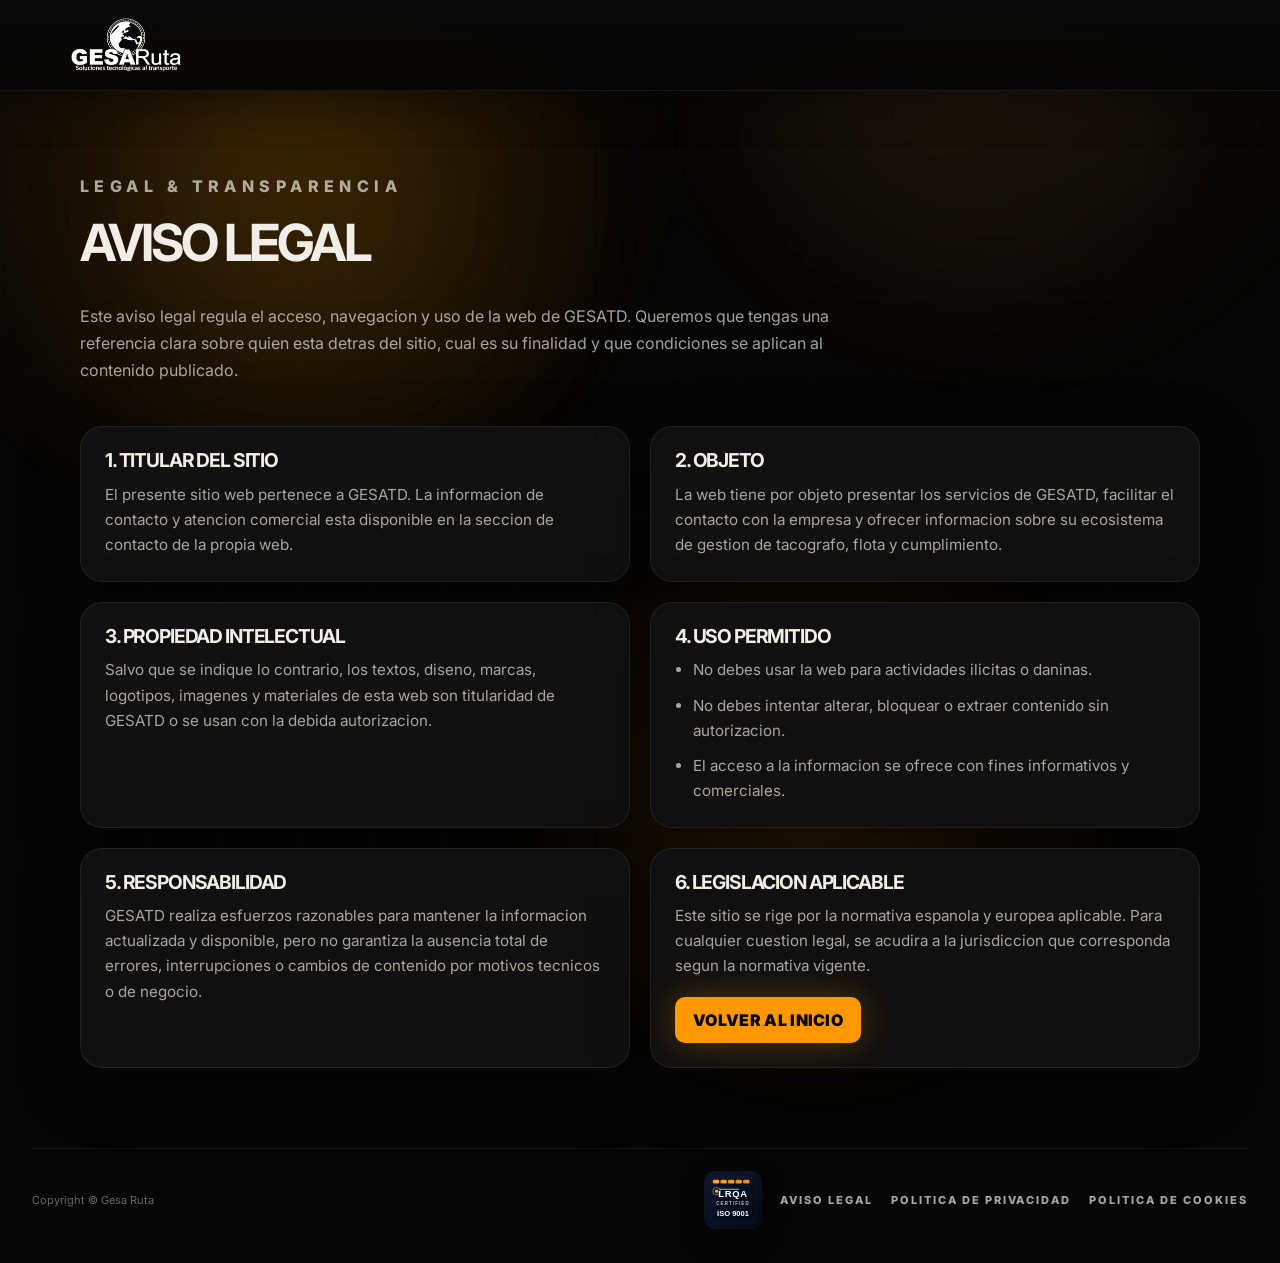
==== aviso-legal.html @ 1fe470f9 "feat: add legal pages and clean text encoding" ====
<!DOCTYPE html>
<html lang="es">
  <head>
    <meta charset="UTF-8" />
    <meta name="viewport" content="width=device-width, initial-scale=1.0" />
    <title>Aviso legal - GESATD</title>
    <link rel="icon" type="image/png" href="gesaruta-blanco.png?v=3" />
    <link rel="apple-touch-icon" href="gesaruta-blanco.png?v=3" />
    <link rel="preconnect" href="https://fonts.googleapis.com" />
    <link rel="preconnect" href="https://fonts.gstatic.com" crossorigin />
    <link href="https://fonts.googleapis.com/css2?family=Inter:wght@400;500;600;700;800;900&display=swap" rel="stylesheet" />
    <link rel="stylesheet" href="styles.css?v=contact-8" />
  </head>
  <body class="policy-page">
    <div class="backdrop-grid"></div>
    <div class="backdrop-noise"></div>

    <header class="topbar">
      <div class="brand">
        <a href="index.html" aria-label="Volver al inicio">
          <img class="brand-logo-full" src="gesaruta-blanco.png?v=3" alt="GesaRuta" />
        </a>
      </div>
    </header>

    <main class="policy-main">
      <section class="policy-hero">
        <p class="policy-eyebrow">Legal & transparencia</p>
        <h1>Aviso legal</h1>
        <p>
          Este aviso legal regula el acceso, navegacion y uso de la web de GESATD. Queremos que tengas una referencia
          clara sobre quien esta detras del sitio, cual es su finalidad y que condiciones se aplican al contenido publicado.
        </p>
      </section>

      <div class="policy-grid">
        <article class="policy-card">
          <h2>1. Titular del sitio</h2>
          <p>
            El presente sitio web pertenece a GESATD. La informacion de contacto y atencion comercial esta disponible
            en la seccion de contacto de la propia web.
          </p>
        </article>

        <article class="policy-card">
          <h2>2. Objeto</h2>
          <p>
            La web tiene por objeto presentar los servicios de GESATD, facilitar el contacto con la empresa y ofrecer
            informacion sobre su ecosistema de gestion de tacografo, flota y cumplimiento.
          </p>
        </article>

        <article class="policy-card">
          <h2>3. Propiedad intelectual</h2>
          <p>
            Salvo que se indique lo contrario, los textos, diseno, marcas, logotipos, imagenes y materiales de esta web
            son titularidad de GESATD o se usan con la debida autorizacion.
          </p>
        </article>

        <article class="policy-card">
          <h2>4. Uso permitido</h2>
          <ul class="policy-list">
            <li>No debes usar la web para actividades ilicitas o daninas.</li>
            <li>No debes intentar alterar, bloquear o extraer contenido sin autorizacion.</li>
            <li>El acceso a la informacion se ofrece con fines informativos y comerciales.</li>
          </ul>
        </article>

        <article class="policy-card">
          <h2>5. Responsabilidad</h2>
          <p>
            GESATD realiza esfuerzos razonables para mantener la informacion actualizada y disponible, pero no garantiza
            la ausencia total de errores, interrupciones o cambios de contenido por motivos tecnicos o de negocio.
          </p>
        </article>

        <article class="policy-card">
          <h2>6. Legislacion aplicable</h2>
          <p>
            Este sitio se rige por la normativa espanola y europea aplicable. Para cualquier cuestion legal, se acudira
            a la jurisdiccion que corresponda segun la normativa vigente.
          </p>
          <a class="cta policy-back" href="index.html">Volver al inicio</a>
        </article>
      </div>
    </main>

    <footer class="footer">
      <span>Copyright &copy; Gesa Ruta</span>
      <div class="footer-group">
        <img class="footer-seal-image" src="iso-9001-lrqa-badge.svg" alt="ISO 9001 LRQA Certified" />
        <a class="footer-link" href="aviso-legal.html">Aviso legal</a>
        <a class="footer-link" href="privacidad.html">Politica de privacidad</a>
        <a class="footer-link" href="cookies.html">Politica de cookies</a>
      </div>
    </footer>
  </body>
</html>
---- styles.css ----
:root {
  --bg: #050505;
  --panel: rgba(17, 17, 17, 0.96);
  --panel-soft: rgba(22, 22, 22, 0.9);
  --text: #f1ede7;
  --muted: rgba(241, 237, 231, 0.68);
  --accent: #ff9800;
  --accent-soft: rgba(255, 152, 0, 0.14);
  --red: #a72b2b;
  --amber: #6d4308;
  --line: rgba(255, 152, 0, 0.16);
}

* { box-sizing: border-box; }
html { scroll-behavior: smooth; }
body {
  margin: 0;
  font-family: "Inter", sans-serif;
  background: radial-gradient(circle at top, rgba(255, 152, 0, 0.08), transparent 34%), var(--bg);
  color: var(--text);
  overflow-x: hidden;
}
a { color: inherit; text-decoration: none; }

body::before,
body::after {
  content: "";
  position: fixed;
  inset: -20vmax;
  pointer-events: none;
  z-index: -1;
  background:
    radial-gradient(circle at 30% 30%, rgba(255, 152, 0, 0.16), transparent 24%),
    radial-gradient(circle at 70% 20%, rgba(255, 180, 90, 0.08), transparent 22%),
    radial-gradient(circle at 60% 75%, rgba(255, 152, 0, 0.1), transparent 20%);
  filter: blur(24px);
  animation: driftGlow 18s ease-in-out infinite alternate;
}
body::after {
  inset: -10vmax;
  opacity: 0.45;
  animation-duration: 26s;
  animation-direction: alternate-reverse;
}

.backdrop-grid, .backdrop-noise { position: fixed; inset: 0; pointer-events: none; }
.backdrop-grid {
  background-image: linear-gradient(rgba(255,255,255,0.03) 1px, transparent 1px), linear-gradient(90deg, rgba(255,255,255,0.03) 1px, transparent 1px);
  background-size: 74px 74px;
  opacity: 0.35;
  animation: gridMove 36s linear infinite;
}
.backdrop-noise {
  opacity: 0.06;
  background-image: radial-gradient(circle, #fff 1px, transparent 1px);
  background-size: 16px 16px;
  animation: noiseDrift 12s steps(6) infinite;
}

.section, .footer { width: min(1500px, calc(100% - 64px)); margin: 0 auto; }
.topbar {
  width: 100%;
  display: flex;
  justify-content: space-between;
  align-items: center;
  padding: 18px clamp(24px, 3vw, 48px); position: sticky; top: 0; z-index: 20;
  background: linear-gradient(180deg, rgba(10,10,10,0.98), rgba(5,5,5,0.88));
  backdrop-filter: blur(10px);
  border-bottom: 1px solid rgba(255,255,255,0.06);
  border-radius: 0;
  box-shadow: 0 12px 40px rgba(0, 0, 0, 0.35);
  gap: 24px;
}
.brand, .hero-actions, .security-row, .contact-cols, .progress-steps { display: flex; align-items: center; gap: 18px; }
.header-actions,
.top-actions {
  display: flex;
  align-items: center;
  gap: 18px;
}
.brand-logo-full {
  width: 180px !important;
  max-width: 180px !important;
  max-height: 54px !important;
  height: auto;
  display: block;
  object-fit: contain;
  flex: none;
}
.brand-name { font-weight: 900; font-size: 1.15rem; letter-spacing: 0.02em; line-height: 1; }
.nav,
.top-actions,
.nav a,
.link-muted {
  display: none;
}
.header-contact-btn {
  display: inline-flex;
  align-items: center;
  justify-content: center;
  min-height: 42px;
  padding: 0 18px;
  border-radius: 999px;
  border: 1px solid rgba(255,152,0,.22);
  background: rgba(255,152,0,.08);
  color: #fff;
  font-weight: 800;
  letter-spacing: .04em;
  text-transform: uppercase;
  box-shadow: inset 0 1px 0 rgba(255,255,255,.04);
}
.header-contact-btn:hover {
  border-color: rgba(255,152,0,.34);
  background: rgba(255,152,0,.12);
  color: var(--accent);
}

.section { padding: 70px 0; }
.section[id] { scroll-margin-top: 110px; }
.hero { min-height: 84vh; display: grid; grid-template-columns: 1.05fr 0.95fr; gap: 44px; align-items: center; }
.eyebrow {
  display: inline-block; color: var(--accent); text-transform: uppercase; letter-spacing: 0.35em;
  font-size: 10px; font-weight: 800; margin-bottom: 16px;
}
.center { text-align: center; }
h1, h2, h3, p { margin: 0; }
h1 {
  font-size: clamp(3rem, 5.8vw, 5.8rem); line-height: 0.9; letter-spacing: -0.07em;
  text-transform: uppercase; margin-bottom: 18px;
}
h2 {
  font-size: clamp(1.8rem, 3vw, 3.4rem); line-height: 0.96; letter-spacing: -0.06em; text-transform: uppercase;
}
h3 { font-size: 1.05rem; }
.block { display: block; }
.accent { color: var(--accent); font-style: italic; }
.lead, .section-title p, .geo-copy p, .download-card p, .final-cta p, .contact-brand p, .hardware-card p, .side-panel p, .wide-panel p, .metric p, .alert-card p, .report-body p {
  color: var(--muted); line-height: 1.65; font-size: 0.92rem;
}
.lead {
  max-width: 620px;
  font-size: 1.2rem;
  line-height: 1.55;
}

.cta, .ghost {
  min-height: 46px; padding: 0 18px; border-radius: 10px; display: inline-flex; align-items: center; justify-content: center;
  text-transform: uppercase; font-weight: 900; letter-spacing: 0.02em; transition: transform .2s ease, box-shadow .2s ease, border-color .2s ease;
}
.cta { background: var(--accent); color: #070707; box-shadow: 0 0 34px rgba(255,152,0,0.28); }
.ghost { border: 1px solid rgba(255,255,255,0.12); background: rgba(255,255,255,0.02); }
.cta:hover, .ghost:hover { transform: translateY(-2px); }

.hero-actions {
  gap: 18px;
  margin-top: 34px;
}
.hero-cta, .hero-ghost {
  min-height: 60px;
  padding: 0 28px;
  border-radius: 6px;
  min-width: 285px;
  justify-content: space-between;
  gap: 16px;
}
.hero-cta {
  font-size: 0.95rem;
  box-shadow: 0 0 30px rgba(255, 152, 0, 0.22);
}
.hero-ghost {
  font-size: 0.92rem;
  border-color: rgba(255,255,255,0.16);
  background: rgba(255,255,255,0.03);
}
.cta-icon, .ghost-icon {
  display: inline-flex;
  align-items: center;
  justify-content: center;
  flex: none;
}
.cta-icon { font-size: 1rem; }
.ghost-icon {
  width: 18px;
  height: 18px;
  opacity: 0.95;
}
.hero-cta .cta-icon {
  width: 16px;
  height: 16px;
  color: #0a0a0a;
}
.hero-ghost .ghost-icon {
  color: rgba(255,255,255,0.88);
}

.hero-side { display: grid; gap: 24px; }
.hero-copy { padding-top: 12px; }
.status-card, .dashboard-card, .wide-panel, .side-panel, .report-card, .geo-card, .download-card, .hardware-card, .alert-card {
  background: var(--panel); border: 1px solid rgba(255,255,255,0.08); border-radius: 22px;
  box-shadow: 0 18px 60px rgba(0,0,0,0.38);
}
.status-card { padding: 22px; width: 72%; justify-self: end; border-left: 4px solid var(--accent); }
.mini-label { color: var(--accent); text-transform: uppercase; letter-spacing: .18em; font-size: 10px; font-weight: 800; }
.status-value { font-size: clamp(2rem, 3vw, 2.8rem); font-weight: 900; margin: 10px 0 4px; }
.mini-copy { color: var(--muted); margin-bottom: 16px; }
.progress-steps { gap: 6px; }
.progress-steps span { display: block; height: 5px; border-radius: 999px; background: rgba(255, 152, 0, 0.5); flex: 1; }
.progress-steps span:last-child { background: rgba(255, 152, 0, 0.18); }
.progress-steps span:nth-child(1) { animation: pulseBar 1.8s ease-in-out infinite; }
.progress-steps span:nth-child(2) { animation: pulseBar 1.8s ease-in-out infinite 0.18s; }
.progress-steps span:nth-child(3) { animation: pulseBar 1.8s ease-in-out infinite 0.36s; }
.progress-steps span:nth-child(4) { animation: pulseBar 1.8s ease-in-out infinite 0.54s; }
.dashboard-card { padding: 20px; width: 100%; }
.card-head, .download-head, .risk-head { display: flex; justify-content: space-between; align-items: center; }
.card-head h3 { margin-top: 8px; font-size: 1.25rem; letter-spacing: -0.04em; font-weight: 900; }
.card-head .mini-label { margin-bottom: 2px; font-size: 11px; }
.live, .tag {
  background: rgba(255,152,0,0.16); color: var(--accent); padding: 6px 10px; border-radius: 4px;
  text-transform: uppercase; font-size: 12px; font-weight: 900;
}
.graph-frame {
  margin-top: 24px;
  min-height: 220px;
  background:
    radial-gradient(circle at 50% 48%, rgba(255, 152, 0, 0.035), transparent 42%),
    #090909;
  border-radius: 12px;
  border: 1px solid rgba(255,255,255,0.05);
  position: relative;
  overflow: hidden;
  padding: 20px 18px 18px;
}
.graph-grid {
  position: absolute;
  inset: 0;
  background:
    linear-gradient(transparent 49%, rgba(255, 152, 0, 0.04) 50%, transparent 51%),
    linear-gradient(90deg, transparent 49%, rgba(255, 152, 0, 0.03) 50%, transparent 51%);
  background-size: 100% 52px, 72px 100%;
  opacity: 0.12;
  animation: gridFloat 16s linear infinite;
}
.graph-wave {
  position: absolute;
  left: 8%;
  right: 8%;
  top: 34%;
  width: 84%;
  height: 120px;
  overflow: visible;
  animation: waveDrift 5.8s ease-in-out infinite;
}
.graph-wave path {
  fill: none;
  stroke: var(--accent);
  stroke-width: 2.2;
  stroke-linecap: round;
  stroke-linejoin: round;
  filter: drop-shadow(0 0 8px rgba(255, 152, 0, 0.45));
}
.graph-point {
  fill: var(--accent);
  filter: drop-shadow(0 0 24px rgba(255, 152, 0, 0.95));
  animation: beat 2.8s ease-in-out infinite;
  transform-box: fill-box;
  transform-origin: center;
}
.graph-footer {
  position: absolute;
  left: 16px;
  right: 16px;
  bottom: 12px;
  display: flex;
  justify-content: space-between;
  text-transform: uppercase;
  font-size: 10px;
  color: rgba(255,255,255,0.74);
  font-weight: 800;
}
.graph-frame::before {
  content: "";
  position: absolute;
  inset: 18px;
  border-radius: 10px;
  background: linear-gradient(90deg, transparent, rgba(255, 152, 0, 0.08), transparent);
  transform: translateX(-120%);
  animation: sweep 7s ease-in-out infinite;
}
.graph-footer span:first-child { color: #d9b79b; }
.graph-footer span:last-child { color: var(--accent); }

.section-title { margin-bottom: 28px; }
.section-title p { max-width: 880px; margin: 20px auto 0; letter-spacing: 0.22em; text-transform: uppercase; font-size: 12px; color: #d1b299; }
.section-title h2 span:first-child, .final-cta h2 span:first-child { color: #f0ece8; }

.split-layout, .two-col, .geo-split, .hardware-grid { display: grid; gap: 28px; }
.split-layout { grid-template-columns: 1.4fr 0.72fr; align-items: stretch; }
.wide-panel { padding: 26px; }
.panel-copy p { color: #d3bdad; margin-top: 10px; }
.metrics-row { margin-top: 28px; display: grid; grid-template-columns: repeat(3, 1fr); gap: 20px; }
.metric span { color: #d8c8ba; text-transform: uppercase; font-size: 10px; font-weight: 800; letter-spacing: .08em; }
.metric strong { display: block; margin: 8px 0 8px; font-size: 0.95rem; text-transform: uppercase; }
.ok { color: var(--accent); } .bad { color: #ef4444; } .warn { color: #ffb347; }
.bar-chart { margin-top: 30px; height: 180px; display: grid; grid-template-columns: repeat(7, 1fr); align-items: end; gap: 10px; }
.bar-chart span { display: block; height: 36%; background: #4d2d08; }
.bar-chart .peak { height: 78%; background: var(--accent); box-shadow: 0 0 24px rgba(255,152,0,0.7); }
.bar-chart span { animation: barRise 2.6s ease-in-out infinite alternate; transform-origin: bottom; }
.bar-chart span:nth-child(1) { animation-delay: 0s; }
.bar-chart span:nth-child(2) { animation-delay: 0.1s; }
.bar-chart span:nth-child(3) { animation-delay: 0.2s; }
.bar-chart span:nth-child(4) { animation-delay: 0.3s; }
.bar-chart span:nth-child(5) { animation-delay: 0.4s; }
.bar-chart span:nth-child(6) { animation-delay: 0.5s; }
.bar-chart span:nth-child(7) { animation-delay: 0.6s; }
.side-panel { padding: 24px; border-left: 4px solid var(--accent); display: flex; flex-direction: column; gap: 16px; }
.side-icon, .download-icon {
  width: 48px; height: 48px; display: grid; place-items: center; border-radius: 14px; border: 1px solid rgba(255,152,0,0.3); color: var(--accent); font-size: 1.1rem;
  background: rgba(255,152,0,0.08);
}
.side-panel ul { list-style: none; padding: 0; margin: 0; display: grid; gap: 16px; }
.side-panel li { font-weight: 800; text-transform: uppercase; font-size: 11px; letter-spacing: .06em; }
.block-button { width: 100%; margin-top: auto; }

.compliance { padding-top: 30px; }
.two-col { grid-template-columns: 1fr 0.84fr; }
.left-stack { display: grid; gap: 24px; }
.left-stack h2 { margin-bottom: 6px; }
.alert-card { padding: 22px; display: flex; gap: 18px; align-items: flex-start; }
.alert-card.red { border-color: rgba(167,43,43,.65); background: rgba(50,10,10,.82); }
.alert-card.amber { border-color: rgba(109,67,8,.85); background: rgba(35,21,7,.82); }
.alert-card.gray { border-color: rgba(255,255,255,.14); background: rgba(26,26,26,.92); }
.alert-ico {
  width: 46px; height: 46px; border-radius: 4px; display: grid; place-items: center; font-weight: 900;
  background: rgba(255,255,255,0.03); color: #ff9800; flex: none;
  padding: 7px;
  box-sizing: border-box;
}
.report-card { padding: 28px; border-radius: 24px; }
.report-head { padding-bottom: 20px; border-bottom: 1px solid rgba(255,255,255,.08); text-transform: uppercase; letter-spacing: .1em; color: var(--accent); font-size: 12px; font-weight: 900; }
.report-body { padding: 24px 0; }
.report-body h3 { margin: 14px 0 12px; font-size: 1.5rem; }
.issue-box { background: rgba(120,30,30,.28); border: 1px solid rgba(167,43,43,.65); border-radius: 8px; padding: 16px; }
.issue-box strong { display: block; text-transform: uppercase; font-size: 12px; letter-spacing: .08em; margin-bottom: 8px; color: #f3c0c0; }
.risk { border-top: 1px solid rgba(255,255,255,.08); padding-top: 20px; }
.risk-head { text-transform: uppercase; font-size: 12px; font-weight: 900; }
.risk-head strong { color: #ff4d4d; }
.risk-bar, .download-bar { margin-top: 12px; height: 10px; background: rgba(255,255,255,.08); border-radius: 999px; overflow: hidden; }
.risk-bar span, .download-bar span { display: block; height: 100%; border-radius: 999px; background: linear-gradient(90deg, #ff9800, #ef4444); width: 92%; }
.download-bar span {
  width: 0;
  background: linear-gradient(90deg, #ff9800, #ffc35a);
  box-shadow: 0 0 16px rgba(255, 152, 0, .48);
  transition: width 90ms linear;
}

.geo-split { grid-template-columns: 1fr 1fr; align-items: stretch; }
.geo-card, .download-card {
  padding: 0;
  overflow: hidden;
  height: 100%;
  display: grid;
  grid-template-rows: auto auto;
}
.geo-map,
.download-visual {
  height: clamp(340px, 35vw, 430px);
  min-height: 340px;
  overflow: hidden;
  width: 100%;
}
.geo-map {
  background: #dcefcf;
  position: relative;
  aspect-ratio: auto;
}
.geo-copy,
.download-copy {
  padding: 22px 18px 18px;
  display: flex;
  flex-direction: column;
  gap: 8px;
  min-height: 210px;
}
.geo-map-head, .geo-route { position: absolute; z-index: 1; }
.geo-map-head { z-index: 2; }
.geo-map-head {
  top: 14px; left: 14px; right: 14px; display: flex; justify-content: space-between; align-items: center;
  text-transform: uppercase; font-size: 11px; font-weight: 900; letter-spacing: .1em;
}
.geo-map-head strong, .geo-live {
  padding: 9px 11px;
  border-radius: 4px;
  background: rgba(255,255,255,.92);
  box-shadow: 0 4px 14px rgba(42, 58, 71, .16);
}
.geo-map-head strong { color: #2f3f33; }
.geo-live { display: inline-flex; align-items: center; gap: 8px; color: #2557d6; }
.geo-live i {
  width: 8px; height: 8px; border-radius: 50%; background: #32d46d;
  box-shadow: 0 0 13px #32d46d; animation: beat 1.35s ease-in-out infinite;
}
.geo-route { inset: 0; width: 100%; height: 100%; overflow: hidden; }
.geo-route,
.geo-route svg,
.geo-route > svg {
  width: 100%;
  height: 100%;
  display: block;
}
.real-map-tiles {
  position: absolute;
  inset: 0;
  z-index: 0;
  overflow: hidden;
  background: #dbe9d4;
}
.real-map-grid {
  position: absolute;
  left: 50%;
  top: 58%;
  width: 116%;
  aspect-ratio: 1;
  display: grid;
  grid-template-columns: repeat(4, 1fr);
  grid-template-rows: repeat(4, 1fr);
  transform: translate(-50%, -50%);
}
.real-map-grid img {
  display: block;
  width: 100%;
  height: 100%;
  object-fit: cover;
}
.map-base,
.map-water,
.map-coast,
.map-terrain,
.map-grid-fill,
.map-roads,
.map-shields,
.map-cities {
  display: none;
}
.map-base { fill: #f4efe2; }
.map-water { fill: #8ed0dc; }
.map-coast {
  fill: none;
  stroke: rgba(78, 135, 142, .58);
  stroke-width: 2;
}
.map-terrain path {
  fill: #bdeecb;
  opacity: .58;
}
.map-grid-fill { opacity: .13; }
.map-roads .road-main {
  fill: none;
  stroke: #ffffff;
  stroke-width: 5.8;
  stroke-linecap: round;
  stroke-linejoin: round;
  filter: drop-shadow(0 0 1px rgba(84, 96, 92, .62));
}
.map-roads .road-minor {
  fill: none;
  stroke: #bfc9c2;
  stroke-width: 1.7;
  stroke-linecap: round;
  stroke-linejoin: round;
  opacity: .78;
}
.map-shields rect {
  fill: #4f8edb;
  stroke: #ffffff;
  stroke-width: 1.5;
}
.map-shields text {
  fill: #ffffff;
  font-size: 10px;
  font-weight: 900;
  text-anchor: middle;
}
.map-cities text {
  fill: #4f5d58;
  font-size: 15px;
  font-weight: 700;
  paint-order: stroke;
  stroke: rgba(255,255,255,.9);
  stroke-width: 3.5px;
}
.geo-road,
.geo-path,
.geo-travelled,
.route-pins {
  display: none;
}
.geo-vehicle {
  display: none;
}
.geo-alt-route {
  fill: none;
  stroke: #5878ff;
  stroke-width: 4;
  stroke-linecap: round;
  stroke-linejoin: round;
  opacity: .72;
}
.geo-alt-route.second { opacity: .5; }
.geo-road { fill: none; stroke: #191071; stroke-width: 7; stroke-linecap: round; stroke-linejoin: round; }
.geo-path, .geo-travelled { fill: none; stroke-linecap: round; stroke-linejoin: round; }
.geo-path { stroke: #4326d8; stroke-width: 4.5; }
.geo-travelled { stroke: #0e00c7; stroke-width: 4.5; filter: drop-shadow(0 1px 2px rgba(8, 18, 94, .45)); }
.geo-pulse { fill: rgba(31,109,245,.22); transform-origin: center; animation: geoPing 1.6s ease-out infinite; }
.geo-vehicle.is-centered .geo-pulse { fill: rgba(255, 194, 91, .4); animation: geoLocate .7s ease-out 2; }
.geo-truck {
  transform-box: fill-box;
  transform-origin: center;
  filter: drop-shadow(0 2px 4px rgba(13, 21, 48, .35));
}
.truck-shadow { fill: rgba(15, 23, 42, .2); }
.truck-cargo { fill: #f8fafc; stroke: #172554; stroke-width: 1.5; }
.truck-cargo-lines {
  fill: none;
  stroke: #94a3b8;
  stroke-width: 1.1;
  stroke-linecap: round;
}
.truck-cab-face { fill: #2563eb; stroke: #172554; stroke-width: 1.6; }
.truck-roof { fill: #1d4ed8; stroke: #172554; stroke-width: 1.4; }
.truck-window { fill: #dbeafe; stroke: #172554; stroke-width: 1; }
.truck-grille { fill: #f8fafc; stroke: #172554; stroke-width: 1; }
.truck-grille-line {
  fill: none;
  stroke: #64748b;
  stroke-width: 1.4;
  stroke-linecap: round;
}
.truck-light { fill: #fde68a; stroke: #172554; stroke-width: .8; }
.truck-bumper { fill: #172554; }
.route-badges rect {
  fill: rgba(255,255,255,.94);
  stroke: #a9ada5;
  stroke-width: 1;
  filter: drop-shadow(0 3px 4px rgba(52, 63, 72, .24));
}
.route-badges text {
  fill: #347b1b;
  font-size: 15px;
  font-weight: 900;
}
.route-badges .km {
  fill: #545b57;
  font-size: 11px;
  font-weight: 700;
}
.map-warnings circle { fill: #ffd83d; stroke: #111; stroke-width: 1.2; }
.map-warnings text {
  fill: #111;
  font-size: 14px;
  font-weight: 900;
  text-anchor: middle;
}
.map-warnings .blocked circle { fill: #dc2626; stroke: #fff; stroke-width: 2; }
.map-warnings .blocked rect { fill: #fff; }
.pin-start { fill: #fff; stroke: #111; stroke-width: 4; }
.pin-end { fill: #d82323; stroke: #fff; stroke-width: 1.4; filter: drop-shadow(0 1px 2px rgba(0,0,0,.28)); }
.pin-end-dot { fill: #8e1111; stroke: #fff; stroke-width: 1.2; }
.real-map-labels text {
  fill: #202124;
  font-size: 18px;
  font-weight: 800;
  paint-order: stroke;
  stroke: rgba(255,255,255,.95);
  stroke-width: 5px;
  text-anchor: middle;
}
.download-card { align-content: start; }
.download-truck-image {
  width: 100%;
  height: 100%;
  object-fit: cover;
  object-position: center;
  display: block;
  border-radius: 22px 22px 0 0;
}
.download-progress { margin-top: 8px; background: rgba(255,255,255,.02); border: 1px solid rgba(255,152,0,.22); border-radius: 18px; padding: 18px; }
.download-head strong { color: var(--accent); font-variant-numeric: tabular-nums; }
.download-state { margin-top: 12px; text-transform: uppercase; font-size: 12px; font-weight: 900; color: #d2b39a; }

.hardware .section-title { margin-bottom: 30px; }
.hardware-grid { grid-template-columns: repeat(3, 1fr); }
.hardware-card {
  min-height: 440px;
  padding: 20px;
  position: relative;
  display: flex;
  flex-direction: column;
  gap: 14px;
}
.chip {
  position: absolute;
  right: 16px;
  top: 16px;
  font-size: 11px;
  font-weight: 900;
  letter-spacing: .12em;
  padding: 10px 14px;
  text-transform: uppercase;
  color: #fff;
  border-radius: 999px;
  border: 1px solid rgba(255,255,255,.14);
  background: linear-gradient(90deg, rgba(255,152,0,.96), rgba(41,82,240,.92));
  box-shadow: 0 12px 26px rgba(0,0,0,.24), 0 0 0 1px rgba(255,255,255,.04) inset;
  backdrop-filter: blur(10px);
  max-width: calc(100% - 32px);
  white-space: nowrap;
}
.module-visual {
  margin-top: 30px;
  flex: 1;
  min-height: 180px;
  border-radius: 22px;
  border: 1px solid rgba(255,255,255,.08);
  overflow: hidden;
  position: relative;
  background:
    radial-gradient(circle at top, rgba(255,152,0,.16), transparent 45%),
    linear-gradient(180deg, rgba(255,255,255,.04), rgba(255,255,255,.01));
  box-shadow: inset 0 1px 0 rgba(255,255,255,.04);
}
.module-downloads {
  padding: 18px;
  display: flex;
  align-items: center;
}
.module-mini-dashboard {
  width: 100%;
  display: grid;
  gap: 12px;
}
.module-mini-row {
  display: flex;
  justify-content: space-between;
  align-items: center;
  padding: 14px 16px;
  border-radius: 16px;
  background:
    linear-gradient(90deg, rgba(255,152,0,.08), rgba(41,82,240,.08)),
    rgba(255,255,255,.03);
  border: 1px solid rgba(255,255,255,.08);
  text-transform: uppercase;
  font-size: 12px;
  font-weight: 800;
  letter-spacing: .08em;
}
.module-mini-row span { color: rgba(255,255,255,.82); }
.module-mini-row strong {
  font-size: 11px;
  padding: 7px 10px;
  border-radius: 999px;
  letter-spacing: .08em;
}
.state-ok { background: rgba(49, 210, 107, .14); color: #31d26b; }
.state-pending { background: rgba(255, 184, 77, .14); color: #ffb84d; }
.state-urgent { background: rgba(255, 70, 70, .18); color: #ff5d5d; }
.module-mini-row.urgent {
  border-color: rgba(255, 90, 90, .24);
  box-shadow: inset 0 0 0 1px rgba(255, 90, 90, .08);
}

.module-compliance {
  display: grid;
  place-items: center;
  gap: 12px;
  padding: 20px;
}
.module-score-ring {
  width: min(210px, 78%);
  aspect-ratio: 1;
  border-radius: 50%;
  background:
    radial-gradient(circle at center, rgba(255,255,255,.04) 0 45%, transparent 46%),
    conic-gradient(from 220deg, #ef4444 0 29%, #ffb347 29% 64%, #31d26b 64% 100%);
  display: grid;
  place-items: center;
  box-shadow: inset 0 0 0 14px rgba(5,5,5,.7);
}
.module-score-core {
  width: 64%;
  aspect-ratio: 1;
  border-radius: 50%;
  background: #0c0c0c;
  border: 1px solid rgba(255,255,255,.08);
  display: grid;
  place-items: center;
  text-align: center;
}
.module-score-core strong {
  font-size: clamp(2rem, 3vw, 2.8rem);
  line-height: 1;
  color: #ffb347;
}
.module-score-core span {
  margin-top: 4px;
  font-size: 10px;
  text-transform: uppercase;
  letter-spacing: .18em;
  color: rgba(255,255,255,.62);
}
.module-bar-legend {
  width: 100%;
  display: grid;
  grid-template-columns: repeat(3, 1fr);
  gap: 8px;
}
.module-bar-legend span {
  height: 10px;
  border-radius: 999px;
}
.legend-red { background: linear-gradient(90deg, rgba(239,68,68,.9), rgba(239,68,68,.2)); }
.legend-amber { background: linear-gradient(90deg, rgba(255,179,71,.9), rgba(255,179,71,.2)); }
.legend-green { background: linear-gradient(90deg, rgba(49,210,107,.9), rgba(49,210,107,.2)); }

.module-docs {
  display: flex;
  align-items: center;
  justify-content: center;
  padding: 18px;
}
.doc-carousel {
  position: relative;
  width: min(280px, 84%);
  aspect-ratio: 5 / 4;
}
.doc-slide {
  position: absolute;
  inset: 0;
  width: 100%;
  height: 100%;
  object-fit: contain;
  opacity: 0;
  transform: scale(.98) translateY(8px);
  transition: opacity .75s ease, transform .75s ease;
}
.doc-slide.is-active {
  opacity: 1;
  transform: scale(1) translateY(0);
}

.compat { border-top: 1px solid rgba(255,255,255,.05); border-bottom: 1px solid rgba(255,255,255,.05); padding-bottom: 80px; }
.compat-strip {
  margin: 44px 0 26px; display: grid; grid-template-columns: repeat(10, max-content); gap: 58px; opacity: .15;
  text-transform: uppercase; font-size: 1.5rem; font-weight: 900; white-space: nowrap; overflow: hidden;
  animation: marquee 18s linear infinite;
}
.security-row { justify-content: center; gap: 34px; text-transform: uppercase; color: rgba(255,255,255,.5); font-size: 12px; font-weight: 900; letter-spacing: .08em; }
.final-cta { text-align: center; padding: 100px 0; }
.final-cta p { max-width: 900px; margin: 20px auto 0; font-size: 1rem; }
.final-cta .center { justify-content: center; margin-top: 28px; }

.contact {
  display: grid;
  grid-template-columns: 0.9fr 1.1fr;
  gap: 28px;
  align-items: start;
}
.contact-brand {
  display: grid;
  gap: 16px;
}
.contact-summary {
  background: rgba(255,255,255,.03);
  border: 1px solid rgba(255,255,255,.08);
  border-radius: 18px;
  padding: 18px;
  display: grid;
  gap: 16px;
}
.contact-summary-row {
  display: grid;
  grid-template-columns: 1fr 1fr;
  gap: 16px;
}
.contact-summary-row > div {
  display: grid;
  gap: 8px;
}
.contact-summary h3,
.contact-panel-head h3 {
  margin: 0 0 2px;
  font-size: 1rem;
  color: #fff;
}
.contact-summary a {
  display: block;
  width: fit-content;
  color: rgba(255,255,255,.78);
  font-size: 12px;
  font-weight: 800;
  letter-spacing: .06em;
  text-transform: uppercase;
}
.contact-summary a:hover {
  color: var(--accent);
}
.contact-delegations-inline {
  display: flex;
  flex-wrap: wrap;
  gap: 8px;
}
.contact-delegations-inline span {
  display: inline-flex;
  align-items: center;
  justify-content: center;
  padding: 7px 10px;
  border-radius: 999px;
  background: rgba(255,152,0,.08);
  border: 1px solid rgba(255,152,0,.14);
  color: rgba(255,255,255,.78);
  font-size: 11px;
  font-weight: 800;
  letter-spacing: .06em;
  text-transform: uppercase;
}
.contact-brand-footer {
  display: grid;
  grid-template-columns: auto 1fr;
  gap: 16px;
  align-items: center;
  padding: 4px 2px 0;
}
.contact-brand-logo {
  width: 138px;
  max-width: 100%;
  height: auto;
  display: block;
  object-fit: contain;
  flex: none;
  filter: drop-shadow(0 10px 22px rgba(0,0,0,.24));
}
.contact-brand-copy {
  display: grid;
  gap: 6px;
}
.contact-brand-name {
  color: #fff !important;
  font-size: 1rem !important;
  font-weight: 900;
  text-transform: uppercase;
  letter-spacing: .12em;
}
.contact-brand-copy p:last-child {
  max-width: 520px;
}
.contact-panel {
  background: var(--panel);
  border: 1px solid rgba(255,255,255,.08);
  border-radius: 22px;
  padding: 24px;
  box-shadow: 0 18px 60px rgba(0,0,0,.38);
}
.contact-panel-head {
  display: grid;
  gap: 4px;
  margin-bottom: 18px;
}
.contact-panel-head h3 {
  font-size: 1.15rem;
  line-height: 1.1;
}
.contact-form {
  display: grid;
  gap: 18px;
}
.contact-grid {
  display: grid;
  grid-template-columns: repeat(2, minmax(0, 1fr));
  gap: 16px;
}
.contact-form label,
.contact-message {
  display: grid;
  gap: 8px;
}
.contact-form span {
  color: rgba(255,255,255,.72);
  text-transform: uppercase;
  letter-spacing: .12em;
  font-size: 10px;
  font-weight: 800;
}
.contact-form input,
.contact-form textarea {
  width: 100%;
  border: 1px solid rgba(255,255,255,.08);
  border-radius: 14px;
  background: rgba(255,255,255,.03);
  color: var(--text);
  padding: 14px 16px;
  font: inherit;
  outline: none;
}
.contact-form input::placeholder,
.contact-form textarea::placeholder {
  color: rgba(255,255,255,.35);
}
.contact-form input:focus,
.contact-form textarea:focus {
  border-color: rgba(255,152,0,.5);
  box-shadow: 0 0 0 3px rgba(255,152,0,.12);
}
.contact-actions {
  display: flex;
  gap: 14px;
  flex-wrap: wrap;
}
.contact-actions .cta,
.contact-actions .ghost {
  min-width: 180px;
}
.contact-feedback {
  min-height: 20px;
  color: #a9d3ff;
  font-size: 12px;
  letter-spacing: .05em;
}
.footer {
  display: flex; justify-content: space-between; align-items: center; gap: 18px; flex-wrap: wrap; padding: 22px 0 34px; color: rgba(255,255,255,.4);
  border-top: 1px solid rgba(255,255,255,.06); text-transform: uppercase; letter-spacing: .2em; font-size: 11px;
}
.footer span {
  text-transform: none;
  letter-spacing: 0;
}
.footer-group {
  display: flex;
  align-items: center;
  gap: 18px;
  flex-wrap: wrap;
}
.status-dot { display: inline-flex; align-items: center; gap: 10px; }
.status-dot i { width: 8px; height: 8px; border-radius: 50%; background: #31d26b; display: inline-block; }
.footer-link {
  color: rgba(255,255,255,.65);
  text-transform: uppercase;
  letter-spacing: .18em;
  font-size: 11px;
  font-weight: 800;
}
.footer-link:hover { color: var(--accent); }
.footer-seal-image {
  width: 58px;
  height: 58px;
  display: block;
  border-radius: 12px;
  box-shadow: 0 10px 24px rgba(0,0,0,.28);
}

.cookie-banner {
  position: fixed;
  left: 50%;
  bottom: 18px;
  transform: translateX(-50%);
  width: min(940px, calc(100% - 28px));
  background: linear-gradient(180deg, rgba(10,10,10,.98), rgba(16,16,16,.98));
  border: 1px solid rgba(255,255,255,.08);
  border-top: 1px solid rgba(255,152,0,.18);
  border-radius: 18px;
  box-shadow: 0 18px 44px rgba(0,0,0,.42);
  padding: 14px 44px 14px 14px;
  display: grid;
  grid-template-columns: auto 1fr auto;
  gap: 12px;
  align-items: center;
  z-index: 50;
}
.cookie-banner.is-hidden { display: none; }
.cookie-close {
  position: absolute;
  top: 8px;
  right: 8px;
  width: 24px;
  height: 24px;
  border: 0;
  border-radius: 50%;
  background: transparent;
  color: rgba(255,255,255,.45);
  font-size: 1.15rem;
  line-height: 1;
  display: grid;
  place-items: center;
  cursor: pointer;
}
.cookie-close:hover { color: rgba(255,255,255,.82); }
.cookie-icon {
  width: 36px;
  height: 36px;
  border-radius: 10px;
  display: grid;
  place-items: center;
  background: rgba(255,152,0,.12);
  color: var(--accent);
  font-size: 1rem;
  border: 1px solid rgba(255, 152, 0, .18);
  box-shadow: inset 0 1px 0 rgba(255,255,255,.04);
  flex: none;
}
.cookie-icon span {
  transform: translateY(1px);
}
.cookie-copy {
  display: grid;
  gap: 6px;
}
.cookie-copy strong {
  font-size: .98rem;
  letter-spacing: 0.01em;
  color: #ffffff;
}
.cookie-copy p {
  color: rgba(255,255,255,.66);
  line-height: 1.45;
  font-size: 0.88rem;
}
.cookie-copy a {
  color: var(--accent);
  text-decoration: underline;
  text-underline-offset: 2px;
}
.cookie-actions {
  display: flex;
  gap: 8px;
  align-items: center;
  margin-right: 8px;
}
.cookie-btn {
  min-width: 94px;
  min-height: 36px;
  border-radius: 999px;
  padding: 0 12px;
  font-weight: 800;
  letter-spacing: .02em;
  border: 1px solid transparent;
  cursor: pointer;
  transition: transform .2s ease, box-shadow .2s ease, border-color .2s ease;
}
.cookie-btn.reject {
  background: transparent;
  color: rgba(255,255,255,.82);
  border-color: rgba(255,255,255,.14);
}
.cookie-btn.accept {
  background: linear-gradient(90deg, #ff9800, #ffb347);
  color: #090909;
  box-shadow: 0 0 0 1px rgba(255,180,90,.12) inset, 0 10px 22px rgba(255, 152, 0, .16);
}
.cookie-btn:hover {
  transform: translateY(-1px);
}
.cookie-btn.reject:hover {
  border-color: rgba(255,255,255,.26);
  background: rgba(255,255,255,.03);
}
.cookie-btn.accept:hover {
  box-shadow: 0 0 0 1px rgba(255,180,90,.18) inset, 0 14px 26px rgba(255, 152, 0, .22);
}

.cookie-copy strong,
.cookie-copy p {
  max-width: 720px;
}

.policy-page {
  min-height: 100vh;
  background: var(--bg);
}
.policy-main {
  width: min(1120px, calc(100% - 48px));
  margin: 0 auto;
  padding: 48px 0 80px;
}
.policy-hero {
  display: grid;
  gap: 18px;
  padding: 34px 0 42px;
}
.policy-eyebrow {
  color: var(--accent);
  text-transform: uppercase;
  letter-spacing: .34em;
  font-size: 10px;
  font-weight: 800;
}
.policy-hero h1 {
  font-size: clamp(2.4rem, 4vw, 4.4rem);
  line-height: .95;
  letter-spacing: -.06em;
  text-transform: uppercase;
}
.policy-hero p {
  max-width: 760px;
  color: var(--muted);
  line-height: 1.7;
  font-size: 1rem;
}
.policy-grid {
  display: grid;
  grid-template-columns: 1fr 1fr;
  gap: 20px;
}
.policy-card {
  background: var(--panel);
  border: 1px solid rgba(255,255,255,.08);
  border-radius: 22px;
  padding: 24px;
  box-shadow: 0 18px 60px rgba(0,0,0,.38);
}
.policy-card h2 {
  font-size: 1.2rem;
  margin-bottom: 12px;
}
.policy-card p,
.policy-card li,
.policy-table td,
.policy-table th {
  color: var(--muted);
  line-height: 1.65;
  font-size: .95rem;
}
.policy-list {
  margin: 0;
  padding-left: 18px;
  display: grid;
  gap: 10px;
}
.policy-table {
  width: 100%;
  border-collapse: collapse;
  overflow: hidden;
  border-radius: 16px;
}
.policy-table th,
.policy-table td {
  text-align: left;
  padding: 14px 12px;
  border-bottom: 1px solid rgba(255,255,255,.06);
}
.policy-table th {
  color: #fff;
  text-transform: uppercase;
  letter-spacing: .12em;
  font-size: 11px;
}
.policy-back {
  display: inline-flex;
  margin-top: 18px;
}

.reveal { opacity: 0; transform: translateY(22px); transition: opacity .7s ease, transform .7s ease; }
.reveal.is-visible { opacity: 1; transform: translateY(0); }

.floating {
  transition: transform 200ms ease, box-shadow 200ms ease, border-color 200ms ease;
  will-change: transform;
}
.floating:hover {
  transform: translateY(-6px) scale(1.01);
  box-shadow: 0 24px 70px rgba(0, 0, 0, 0.55);
  border-color: rgba(255, 152, 0, 0.25);
}

@keyframes wave {
  0%, 100% { transform: translateX(-4px) rotate(7deg); }
  50% { transform: translateX(4px) rotate(7deg); }
}
@keyframes waveDrift {
  0%, 100% { transform: translateX(0) translateY(0); }
  50% { transform: translateX(6px) translateY(-2px); }
}
@keyframes driftGlow {
  from { transform: translate3d(-2%, -1%, 0) scale(1); }
  to { transform: translate3d(2%, 1%, 0) scale(1.08); }
}
@keyframes gridMove {
  from { background-position: 0 0, 0 0; }
  to { background-position: 72px 72px, 72px 72px; }
}
@keyframes noiseDrift {
  0%, 100% { transform: translate3d(0, 0, 0); }
  50% { transform: translate3d(-1.5%, 1%, 0); }
}
@keyframes beat {
  0%, 100% { transform: scale(1); }
  50% { transform: scale(1.12); }
}
@keyframes sweep {
  0% { transform: translateX(-120%); }
  55% { transform: translateX(120%); }
  100% { transform: translateX(120%); }
}
@keyframes scanMove {
  0% { transform: translate3d(-18%, -4%, 0) rotate(4deg); opacity: 0; }
  20% { opacity: 0.35; }
  50% { transform: translate3d(8%, 4%, 0) rotate(4deg); opacity: 0.5; }
  80% { opacity: 0.25; }
  100% { transform: translate3d(18%, 10%, 0) rotate(4deg); opacity: 0; }
}
@keyframes gridFloat {
  from { transform: translateY(0); }
  to { transform: translateY(48px); }
}
@keyframes pulseBar {
  0%, 100% { opacity: 0.45; transform: scaleY(0.85); }
  50% { opacity: 1; transform: scaleY(1.1); }
}
@keyframes barRise {
  from { transform: scaleY(0.92); }
  to { transform: scaleY(1.08); }
}
@keyframes mapPulse {
  from { filter: brightness(0.95) saturate(1); }
  to { filter: brightness(1.08) saturate(1.12); }
}
@keyframes geoPing {
  0% { opacity: .7; transform: scale(.45); }
  100% { opacity: 0; transform: scale(1.85); }
}
@keyframes geoLocate {
  0% { opacity: 1; transform: scale(.45); }
  100% { opacity: 0; transform: scale(2.5); }
}
@keyframes floatIcon {
  0%, 100% { transform: translateY(0); }
  50% { transform: translateY(-10px); }
}
@keyframes marquee {
  from { transform: translateX(0); }
  to { transform: translateX(-14%); }
}

@media (max-width: 1100px) {
  .hero, .split-layout, .two-col, .geo-split, .hardware-grid, .contact { grid-template-columns: 1fr; }
  .status-card { width: 100%; justify-self: stretch; }
  .geo-map,
  .download-visual {
    height: clamp(280px, 42vw, 350px);
    min-height: 280px;
  }
  .geo-map { aspect-ratio: auto; }
  .geo-copy,
  .download-copy { min-height: 190px; }
  .real-map-grid {
    top: 58%;
    width: 120%;
  }
}

@media (max-width: 720px) {
  .section, .footer { width: min(100% - 28px, 1500px); }
  .topbar { gap: 12px; padding: 14px 18px; }
  .brand-logo-full { width: 140px !important; max-width: 140px !important; max-height: 44px !important; }
  .header-contact-btn { min-height: 38px; padding: 0 14px; font-size: 12px; }
  .hero-actions { flex-direction: column; align-items: stretch; }
  .cta, .ghost { width: 100%; }
  .hero-cta, .hero-ghost { min-width: 0; }
  .metrics-row { grid-template-columns: 1fr; }
  .geo-map,
  .download-visual {
    height: clamp(210px, 58vw, 280px);
    min-height: 210px;
  }
  .geo-map { aspect-ratio: auto; }
  .geo-copy,
  .download-copy {
    padding: 18px 18px 18px;
    min-height: 170px;
  }
  .real-map-grid {
    top: 52%;
    width: 132%;
  }
  .geo-map-head {
    top: 10px;
    left: 10px;
    right: 10px;
    font-size: 9px;
    gap: 8px;
    flex-wrap: wrap;
  }
  .geo-map-head strong, .geo-live { padding: 7px 9px; }
  .geo-hud {
    grid-template-columns: 1fr;
    bottom: 10px;
    left: 10px;
    right: 10px;
    gap: 6px;
  }
  .geo-hud div:last-child { grid-column: auto; }
  .geo-hud div { padding: 8px 10px; }
  .geo-hud span { font-size: 8px; }
  .geo-hud strong { font-size: 11px; }
  .contact-grid { grid-template-columns: 1fr; }
  .contact-panel { padding: 18px; }
  .contact-brand { gap: 14px; }
  .contact-summary { padding: 14px; }
  .contact-summary-row { grid-template-columns: 1fr; }
  .contact-brand-footer {
    grid-template-columns: 1fr;
    gap: 12px;
  }
  .contact-brand-logo {
    width: 120px;
  }
  .contact-actions .cta,
  .contact-actions .ghost { min-width: 0; width: 100%; }
  .compat-strip { gap: 28px; font-size: 1.1rem; }
  .footer { flex-direction: column; gap: 10px; align-items: flex-start; }
  .policy-main { width: min(100% - 28px, 1120px); padding-top: 28px; }
  .policy-grid { grid-template-columns: 1fr; }
  .cookie-banner {
    grid-template-columns: 1fr;
    width: min(100% - 20px, 1120px);
    bottom: 10px;
    padding: 18px 16px 16px 16px;
  }
  .cookie-actions {
    width: 100%;
    display: grid;
    grid-template-columns: 1fr 1fr;
    margin-right: 0;
  }
  .cookie-close { top: 8px; right: 8px; }
  .cookie-btn {
    min-width: 0;
    width: 100%;
  }
}
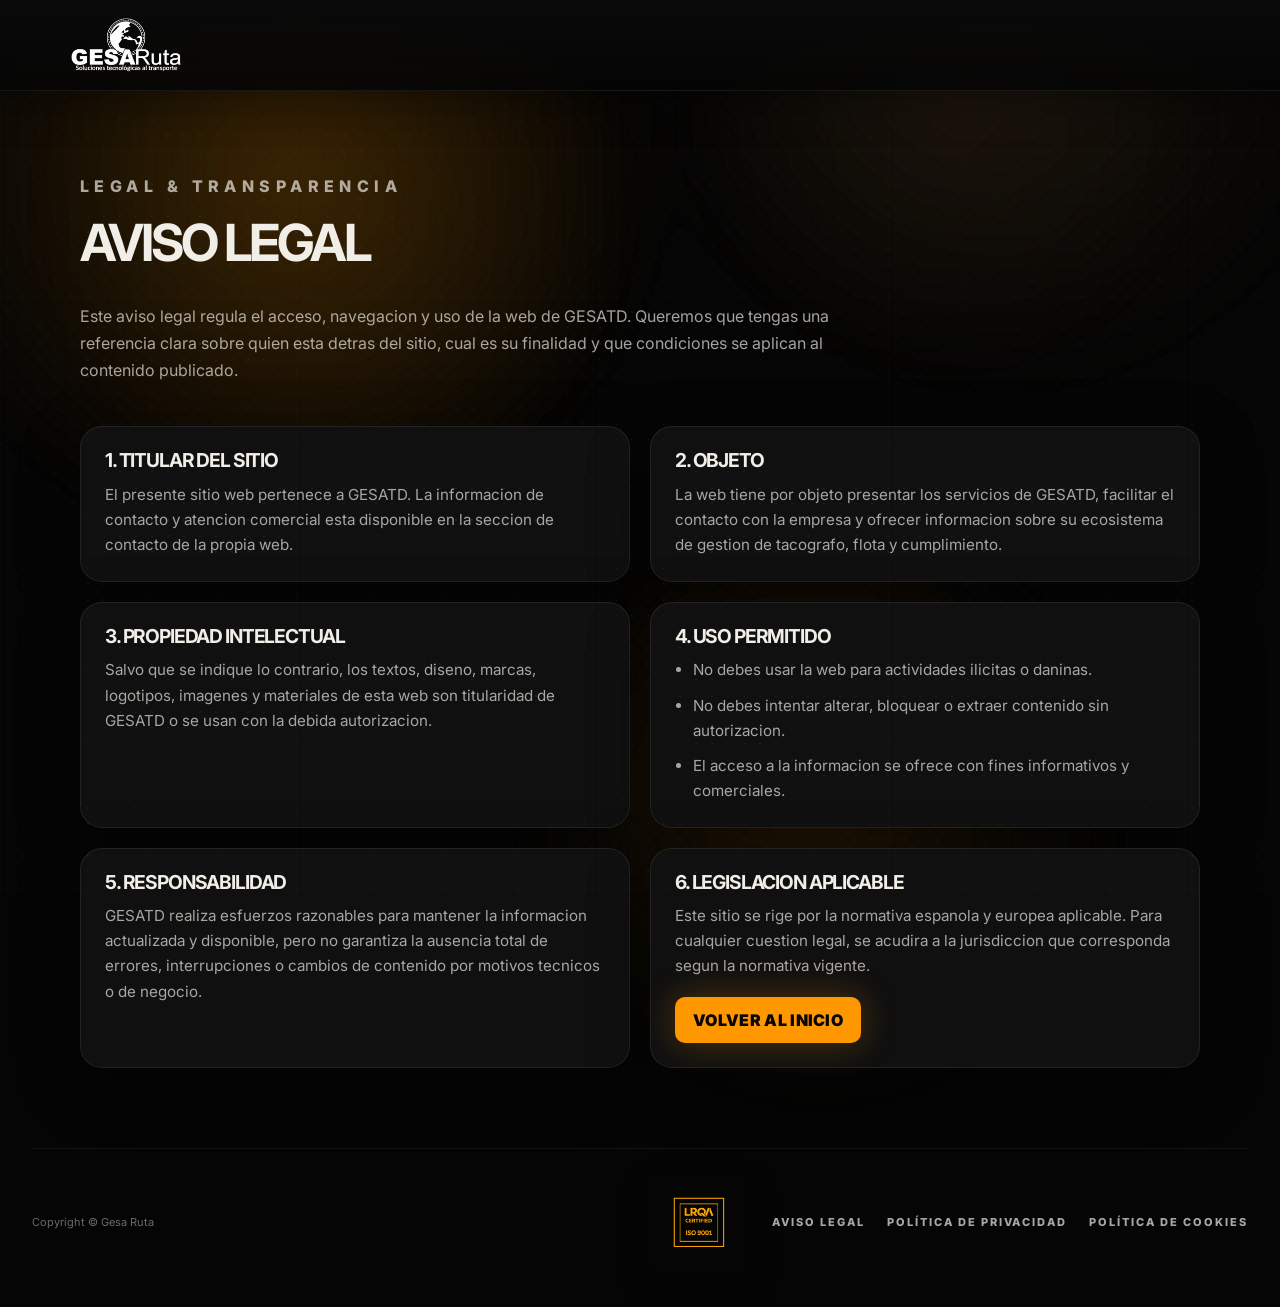
==== commit 5113f169: "feat: refine footer iso badge and legal pages" ====
--- a/aviso-legal.html
+++ b/aviso-legal.html
@@ -89,10 +89,10 @@
     <footer class="footer">
       <span>Copyright &copy; Gesa Ruta</span>
       <div class="footer-group">
-        <img class="footer-seal-image" src="iso-9001-lrqa-badge.svg" alt="ISO 9001 LRQA Certified" />
+        <img class="footer-seal-image" src="ISO9001.png" alt="ISO 9001 LRQA Certified" />
         <a class="footer-link" href="aviso-legal.html">Aviso legal</a>
-        <a class="footer-link" href="privacidad.html">Politica de privacidad</a>
-        <a class="footer-link" href="cookies.html">Politica de cookies</a>
+        <a class="footer-link" href="privacidad.html">Pol&iacute;tica de privacidad</a>
+        <a class="footer-link" href="cookies.html">Pol&iacute;tica de cookies</a>
       </div>
     </footer>
   </body>
--- a/styles.css
+++ b/styles.css
@@ -317,6 +317,11 @@
   width: 48px; height: 48px; display: grid; place-items: center; border-radius: 14px; border: 1px solid rgba(255,152,0,0.3); color: var(--accent); font-size: 1.1rem;
   background: rgba(255,152,0,0.08);
 }
+.side-icon-svg {
+  width: 24px;
+  height: 24px;
+  display: block;
+}
 .side-panel ul { list-style: none; padding: 0; margin: 0; display: grid; gap: 16px; }
 .side-panel li { font-weight: 800; text-transform: uppercase; font-size: 11px; letter-spacing: .06em; }
 .block-button { width: 100%; margin-top: auto; }
@@ -935,7 +940,7 @@
 .footer-group {
   display: flex;
   align-items: center;
-  gap: 18px;
+  gap: 22px;
   flex-wrap: wrap;
 }
 .status-dot { display: inline-flex; align-items: center; gap: 10px; }
@@ -949,11 +954,14 @@
 }
 .footer-link:hover { color: var(--accent); }
 .footer-seal-image {
-  width: 58px;
-  height: 58px;
+  width: clamp(94px, 8vw, 124px);
+  height: clamp(94px, 8vw, 124px);
   display: block;
-  border-radius: 12px;
-  box-shadow: 0 10px 24px rgba(0,0,0,.28);
+  border-radius: 10px;
+  padding: 0;
+  background: transparent;
+  object-fit: contain;
+  box-shadow: 0 14px 28px rgba(0,0,0,.28);
 }
 
 .cookie-banner {
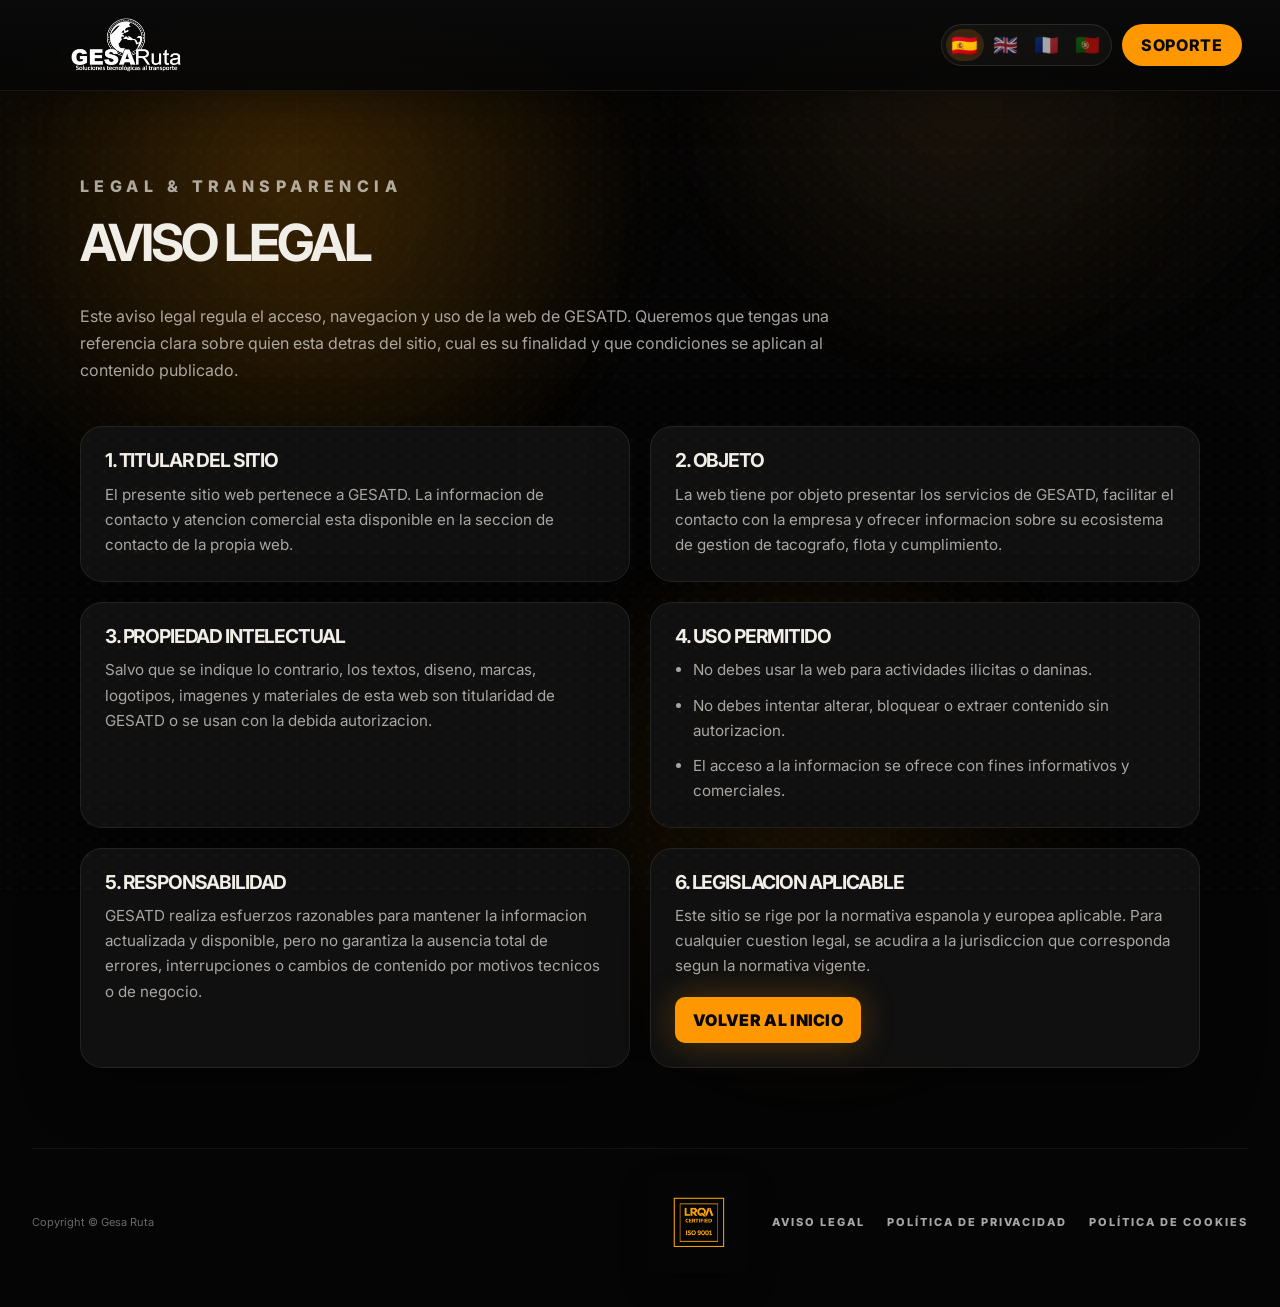
==== commit 96490407: "pet" ====
--- a/aviso-legal.html
+++ b/aviso-legal.html
@@ -9,7 +9,7 @@
     <link rel="preconnect" href="https://fonts.googleapis.com" />
     <link rel="preconnect" href="https://fonts.gstatic.com" crossorigin />
     <link href="https://fonts.googleapis.com/css2?family=Inter:wght@400;500;600;700;800;900&display=swap" rel="stylesheet" />
-    <link rel="stylesheet" href="styles.css?v=contact-8" />
+    <link rel="stylesheet" href="styles.css?v=languages-support-1" />
   </head>
   <body class="policy-page">
     <div class="backdrop-grid"></div>
@@ -21,6 +21,16 @@
           <img class="brand-logo-full" src="gesaruta-blanco.png?v=3" alt="GesaRuta" />
         </a>
       </div>
+      <div class="header-actions">
+        <nav class="language-switcher" aria-label="Seleccionar idioma">
+          <button class="language-btn is-active" type="button" data-language="es" aria-label="Ver la web en español" title="Español"><span aria-hidden="true">🇪🇸</span></button>
+          <button class="language-btn" type="button" data-language="en" aria-label="Translate website to English" title="English"><span aria-hidden="true">🇬🇧</span></button>
+          <button class="language-btn" type="button" data-language="fr" aria-label="Traduire le site en français" title="Français"><span aria-hidden="true">🇫🇷</span></button>
+          <button class="language-btn" type="button" data-language="pt" aria-label="Traduzir o site para português" title="Português"><span aria-hidden="true">🇵🇹</span></button>
+        </nav>
+        <a class="header-support-btn" href="https://download.anydesk.com/AnyDesk.exe" target="_blank" rel="noopener noreferrer">Soporte</a>
+      </div>
+      <div id="google_translate_element" class="google-translate-host" aria-hidden="true"></div>
     </header>
 
     <main class="policy-main">
@@ -95,5 +105,7 @@
         <a class="footer-link" href="cookies.html">Pol&iacute;tica de cookies</a>
       </div>
     </footer>
+    <script src="script.js?v=languages-support-1"></script>
+    <script async src="https://translate.google.com/translate_a/element.js?cb=googleTranslateElementInit"></script>
   </body>
 </html>
--- a/styles.css
+++ b/styles.css
@@ -76,7 +76,7 @@
 .top-actions {
   display: flex;
   align-items: center;
-  gap: 18px;
+  gap: 10px;
 }
 .brand-logo-full {
   width: 180px !important;
@@ -94,7 +94,8 @@
 .link-muted {
   display: none;
 }
-.header-contact-btn {
+.header-contact-btn,
+.header-support-btn {
   display: inline-flex;
   align-items: center;
   justify-content: center;
@@ -108,11 +109,82 @@
   letter-spacing: .04em;
   text-transform: uppercase;
   box-shadow: inset 0 1px 0 rgba(255,255,255,.04);
-}
-.header-contact-btn:hover {
+  transition: border-color .2s ease, background .2s ease, color .2s ease, transform .2s ease;
+}
+.header-contact-btn:hover,
+.header-support-btn:hover {
   border-color: rgba(255,152,0,.34);
   background: rgba(255,152,0,.12);
   color: var(--accent);
+  transform: translateY(-1px);
+}
+.header-support-btn {
+  border-color: rgba(255, 152, 0, .72);
+  background: var(--accent);
+  color: #090909;
+}
+.header-support-btn:hover {
+  border-color: var(--accent);
+  background: #ffad2f;
+  color: #090909;
+}
+.language-switcher {
+  display: inline-flex;
+  align-items: center;
+  gap: 3px;
+  padding: 4px;
+  border: 1px solid rgba(255,255,255,.1);
+  border-radius: 999px;
+  background: rgba(255,255,255,.035);
+}
+.language-btn {
+  width: 38px;
+  min-width: 38px;
+  height: 32px;
+  padding: 0;
+  border: 0;
+  border-radius: 999px;
+  background: transparent;
+  color: rgba(255,255,255,.62);
+  font: inherit;
+  font-size: 11px;
+  font-weight: 900;
+  letter-spacing: .04em;
+  cursor: pointer;
+}
+.language-btn span {
+  display: block;
+  font-size: 20px;
+  line-height: 1;
+  filter: saturate(.82);
+  transition: filter .2s ease, transform .2s ease;
+}
+.language-btn:hover,
+.language-btn.is-active {
+  background: rgba(255,152,0,.16);
+  color: var(--accent);
+}
+.language-btn:hover span,
+.language-btn.is-active span {
+  filter: saturate(1.12);
+  transform: scale(1.08);
+}
+.google-translate-host {
+  position: fixed !important;
+  left: -10000px !important;
+  top: -10000px !important;
+  width: 1px !important;
+  height: 1px !important;
+  overflow: hidden !important;
+  opacity: 0 !important;
+  pointer-events: none !important;
+}
+body {
+  top: 0 !important;
+}
+.skiptranslate iframe,
+.goog-te-banner-frame {
+  display: none !important;
 }
 
 .section { padding: 70px 0; }
@@ -1267,7 +1339,12 @@
   .section, .footer { width: min(100% - 28px, 1500px); }
   .topbar { gap: 12px; padding: 14px 18px; }
   .brand-logo-full { width: 140px !important; max-width: 140px !important; max-height: 44px !important; }
-  .header-contact-btn { min-height: 38px; padding: 0 14px; font-size: 12px; }
+  .header-actions { gap: 6px; }
+  .header-contact-btn,
+  .header-support-btn { min-height: 36px; padding: 0 11px; font-size: 10px; }
+  .language-switcher { gap: 1px; padding: 3px; }
+  .language-btn { width: 32px; min-width: 32px; height: 30px; padding: 0; }
+  .language-btn span { font-size: 18px; }
   .hero-actions { flex-direction: column; align-items: stretch; }
   .cta, .ghost { width: 100%; }
   .hero-cta, .hero-ghost { min-width: 0; }
@@ -1343,3 +1420,10 @@
     width: 100%;
   }
 }
+
+@media (max-width: 520px) {
+  .topbar { align-items: flex-start; }
+  .header-actions { flex-wrap: wrap; justify-content: flex-end; }
+  .language-switcher { order: 3; width: 100%; justify-content: flex-end; border: 0; padding: 0; background: transparent; }
+  .header-contact-btn { display: none; }
+}
